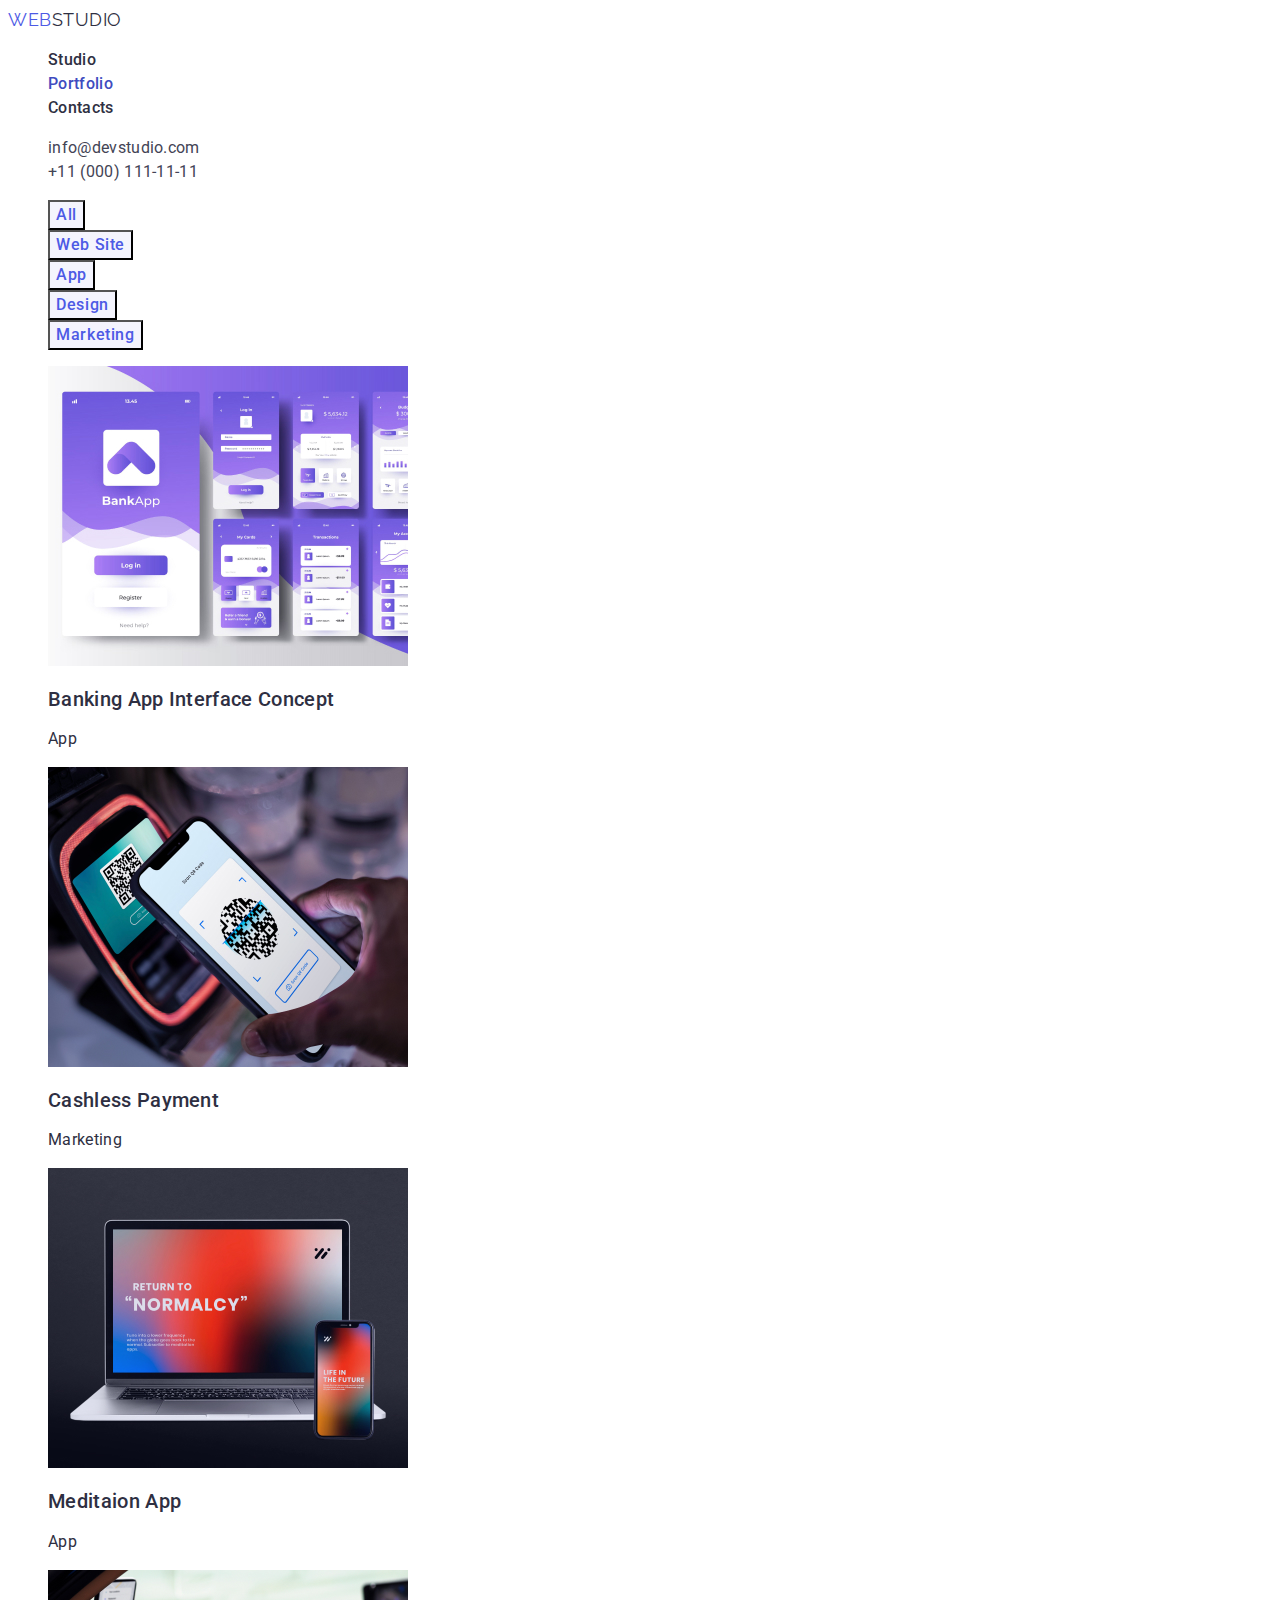
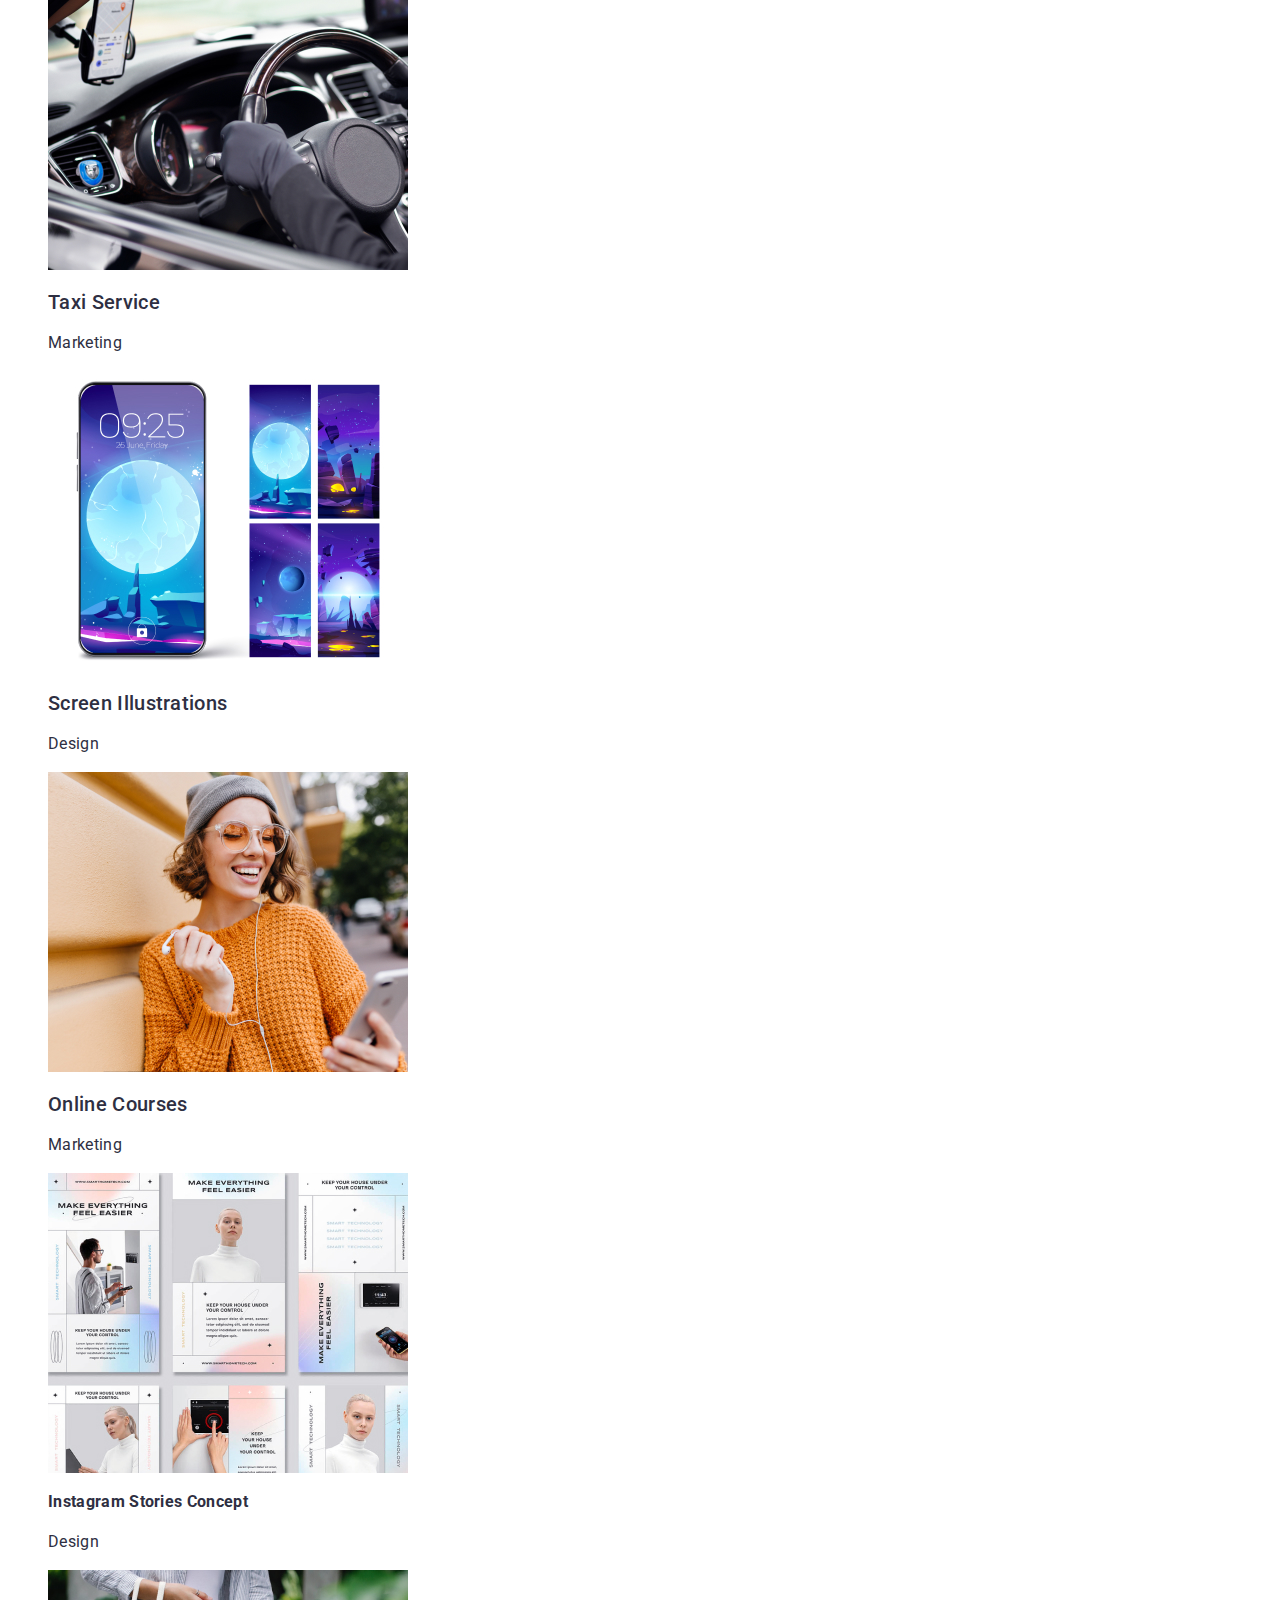
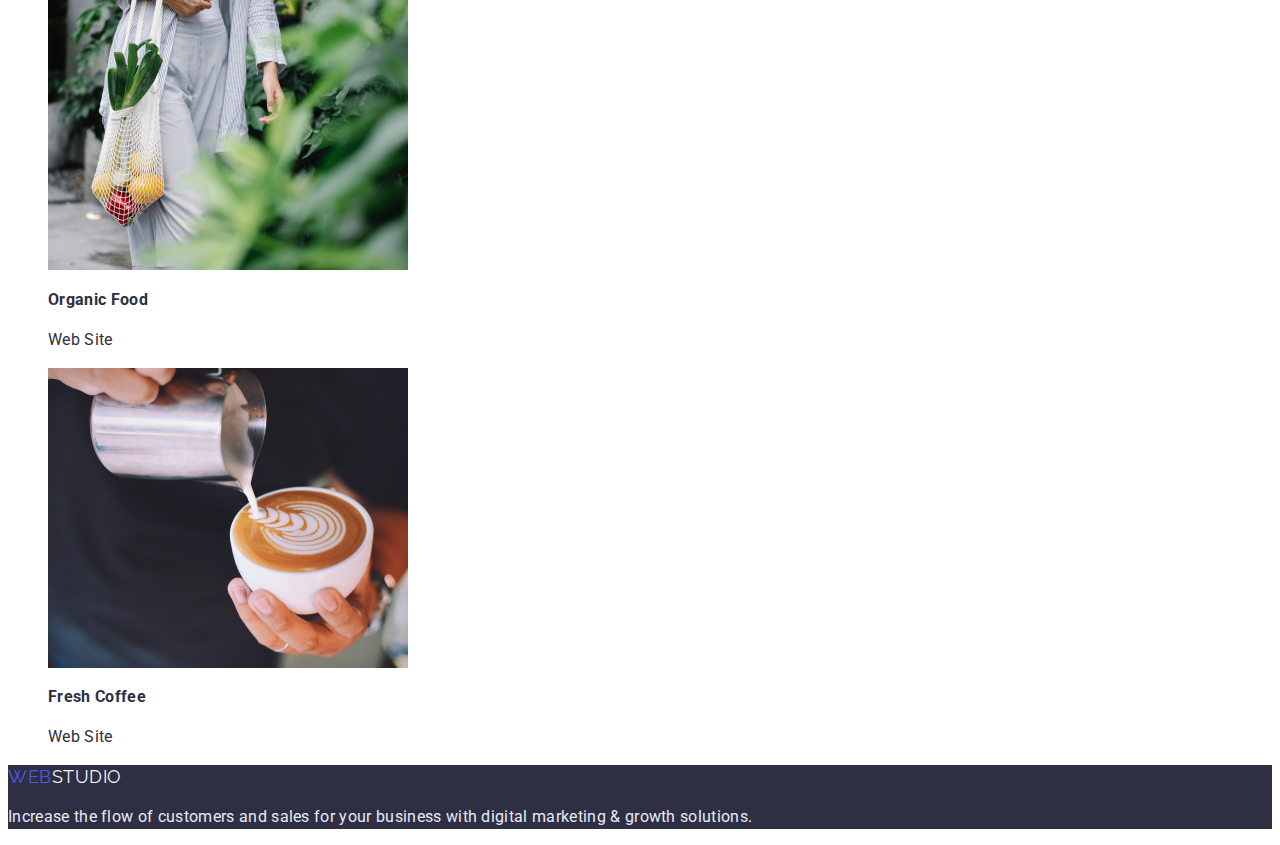
==== portfolio.html @ 7426f809 "Initial commit" ====
<!DOCTYPE html>
<html lang="en">
  <head>
    <meta charset="UTF-8" />
    <meta http-equiv="X-UA-Compatible" content="IE=edge" />
    <meta name="viewport" content="width=device-width, initial-scale=1.0" />
    <title>Document</title>
    <link rel="preconnect" href="https://fonts.googleapis.com" />
    <link rel="preconnect" href="https://fonts.gstatic.com" crossorigin />
    <link rel="preconnect" href="https://fonts.googleapis.com" />
    <link rel="preconnect" href="https://fonts.gstatic.com" crossorigin />
    <link
      href="https://fonts.googleapis.com/css2?family=Raleway:wght@800&family=Roboto:wght@400;500;700;900&display=swap"
      rel="stylesheet"
    />
    <link rel="stylesheet" href="./css/styles.css" />
  </head>
  <body>
    <!-- Navigation and contakts -->
    <header>
      <nav>
        <a href="index.html" class="logo">
          <span class="logo1">WEB</span>STUDIO
        </a>
        <ul class="site-nav list">
          <li><a href="index.html" class="site-link link">Studio</a></li>
          <li>
            <a href="./portfolio.html" class="site-link link current"
              >Portfolio</a
            >
          </li>
          <li><a href="" class="site-link link">Contacts</a></li>
        </ul>
      </nav>
      <ul class="con-nav list">
        <li>
          <a href="mailto:info@devstudio.com" class="contacs"
            >info@devstudio.com</a
          >
        </li>
        <li>
          <a href="tel:+110001111111" class="contacs">+11 (000) 111-11-11</a>
        </li>
      </ul>
    </header>
    <main>
      <!-- Navigations -->

      <section>
        <h1 class="visually-hidden">Portfolio</h1>
        <ul class="list button">
          <li><button type="button" class="button-ul">All</button></li>
          <li><button type="button" class="button-ul">Web Site</button></li>
          <li><button type="button" class="button-ul">App</button></li>
          <li><button type="button" class="button-ul">Design</button></li>
          <li><button type="button" class="button-ul">Marketing</button></li>
        </ul>

        <!-- Portfolio -->

        <ul class="list portfolio">
          <li>
            <img
              src="./images/portfolio/bankingapp.jpg"
              alt="Banking App Interface Concept"
              width="360"
              height="300"
            />
            <h2 class="portfolio-title">Banking App Interface Concept</h2>
            <p class="servises">App</p>
          </li>
          <li>
            <img
              src="./images/portfolio/cashlesspayment.jpg"
              alt="Cashless Payment"
              width="360"
              height="300"
            />
            <h2 class="portfolio-title">Cashless Payment</h2>
            <p class="servises">Marketing</p>
          </li>
          <li>
            <img
              src="./images/portfolio/meditaionapp.jpg"
              alt="Meditaion App"
              width="360"
              height="300"
            />
            <h2 class="portfolio-title">Meditaion App</h2>
            <p class="servises">App</p>
          </li>
          <li>
            <img
              src="./images/portfolio/taxiservice.jpg"
              alt="Taxi Service"
              width="360"
              height="300"
            />
            <h2 class="portfolio-title">Taxi Service</h2>
            <p class="servises">Marketing</p>
          </li>
          <li>
            <img
              src="./images/portfolio/screenillustrations.jpg"
              alt="Screen Illustrations"
              width="360"
              height="300"
            />
            <h2 class="portfolio-title">Screen Illustrations</h2>
            <p class="servises">Design</p>
          </li>
          <li>
            <img
              src="./images/portfolio/onlinecourses.jpg"
              alt="Online Courses"
              width="360"
              height="300"
            />
            <h2 class="portfolio-title">Online Courses</h2>
            <p class="servises">Marketing</p>
          </li>
          <li>
            <img
              src="./images/portfolio/instagramstoriesconcept.jpg"
              alt="Instagram Stories Concept"
              width="360"
              height="300"
            />
            <h2 class="servises">Instagram Stories Concept</h2>
            <p class="servises">Design</p>
          </li>
          <li>
            <img
              src="./images/portfolio/organicfood.jpg"
              alt="Organic Food"
              width="360"
              height="300"
            />
            <h2 class="servises">Organic Food</h2>
            <p class="servises">Web Site</p>
          </li>
          <li>
            <img
              src="./images/portfolio/freshcoffee.jpg"
              alt="Fresh Coffee"
              width="360"
              height="300"
            />
            <h2 class="servises">Fresh Coffee</h2>
            <p class="servises">Web Site</p>
          </li>
        </ul>
      </section>
    </main>
    <!-- footer -->
    <footer class="footer">
      <a href="index.html" class="logo">
        <span class="logo1">WEB</span><span class="logo-f">STUDIO</span>
      </a>
      <p class="footer-title">
        Increase the flow of customers and sales for your business with digital
        marketing & growth solutions.
      </p>
    </footer>
  </body>
</html>
---- css/styles.css ----
:root {
    --title-text-color: #2E2F42;
    --paragraph-text-color: #434455;


}

body {
    color: var(--title-text-color);
    background-color: #fff;
    font-family: Roboto, sans-serif;
    letter-spacing: 0.02em;
    
    
}

.visually-hidden {
position: absolute;
width: 1px;
height: 1px;
margin: -1px;
border: 0;
padding: 0;
white-space: nowrap;
clip-path: inset(100%);
clip: rect(0 0 0 0);
overflow: hidden;
}

.list {
    list-style: none;
}
/* logo */
.logo {
    color: #2E2F42;
    font-family: Raleway, cursive;
    font-size: 18px;
    line-height: 1.33;
    letter-spacing: 0.03em;
    text-decoration: none;
    
}
.logo:hover, 
.logo:focus {
    color: #4D5AE5;
}
.logo1 {
    color: #4D5AE5;
}
.logo-f {
    color: #F4F4FD;
}
.logo-f:hover,
.logo-f:focus {
    color: #4D5AE5;
}

/* site nav */

.site-link {
    color: var(--title-text-color);
    font-weight: 500;
    font-size: 16px;
    line-height: 1.5;
    text-decoration: none;
    }



.site-link:hover, 
.site-link:focus {
    color: #4D5AE5;

}
.current {
    color: #404BBF;
}

/* contacs nav */

.con-nav .contacs {
 
    color: var(--paragraph-text-color);
    font-size: 16px;
    line-height: 1.5;
    text-decoration: none;
    
}
.contacs:hover,
.contacs:focus {
    color: #4D5AE5;

}

/* section hero */

.hero {
    background-color: var(--title-text-color);
text-align: center;
}


.hero-title {
 
    color: #FFFFFF;
    font-weight: 700;
    font-size: 56px;
    line-height: 1.07;
    letter-spacing: 0.02em;
}

.servise-button {
    font-family: Roboto, sans-serif;
    color: #FFFFFF;
    background-color: #4D5AE5;
    font-weight: 500;
    font-size: 16px;
    line-height: 1.5;
    cursor: pointer;
    
   }
.servise-button:hover,
.servise-button:focus {
    color: #FFFFFF;
    background-color: #404BBF;
    
}

   


/* section about us */
#hidden {
    visibility: hidden;
}

.section-priveleges {
    font-weight: 500;
    font-size: 20px;
    line-height: 1.2;
    letter-spacing: 0.02em;
    
}

.section-title {
    color: var(--paragraph-text-color);
    line-height: 1.5;
    font-size: 16px;
    letter-spacing: 0.02em;
}

/* What are we doing */

.responsibilities-title {
    color: rgba(00, 00, 00, 0.75);
    font-weight: 700;
    font-size: 36px;
    line-height: 1.11;
    text-align: center;
    letter-spacing: 0.02em;
}

/* Team */

.team {
    background-color: #F4F4FD;
}
.second-title {
    color: var(--totle-text-color);
    font-weight: 700;
    font-size: 36px;
    line-height: 1.11;
    text-align: center;
    letter-spacing: 0.02em;
}

.team-title {
    font-weight: 500;
    font-size: 20px;
    line-height: 1.2;
    letter-spacing: 0.02em;
}

.paragraph-title {
color: var(--paragraph-text-color);
line-height: 1.5;
font-size: 16px;
}


/* Footer */
.footer {
    background-color: var(--title-text-color);
}
.footer-title {
    color: #E7E9FC;
    line-height: 1.5;
    font-size: 16px;
}


/* portfolio html */



.button-ul {
    font-family: Roboto, sans-serif;
    color: #4D5AE5;
    font-weight: 500;
    font-size: 16px;
    line-height: 1.5;
    letter-spacing: 0.04em;
    cursor: pointer;
    background-color: #F4F4FD;
}



.button-ul:hover,
.button-ul:focus {
    color: #fff;
    background-color: #404BBF;
}

.portfolio-title {
    font-weight: 500;
    font-size: 20px;
    line-height: 1.2;
}
.servises {
    font-size: 16px;
    line-height: 1.5;
}
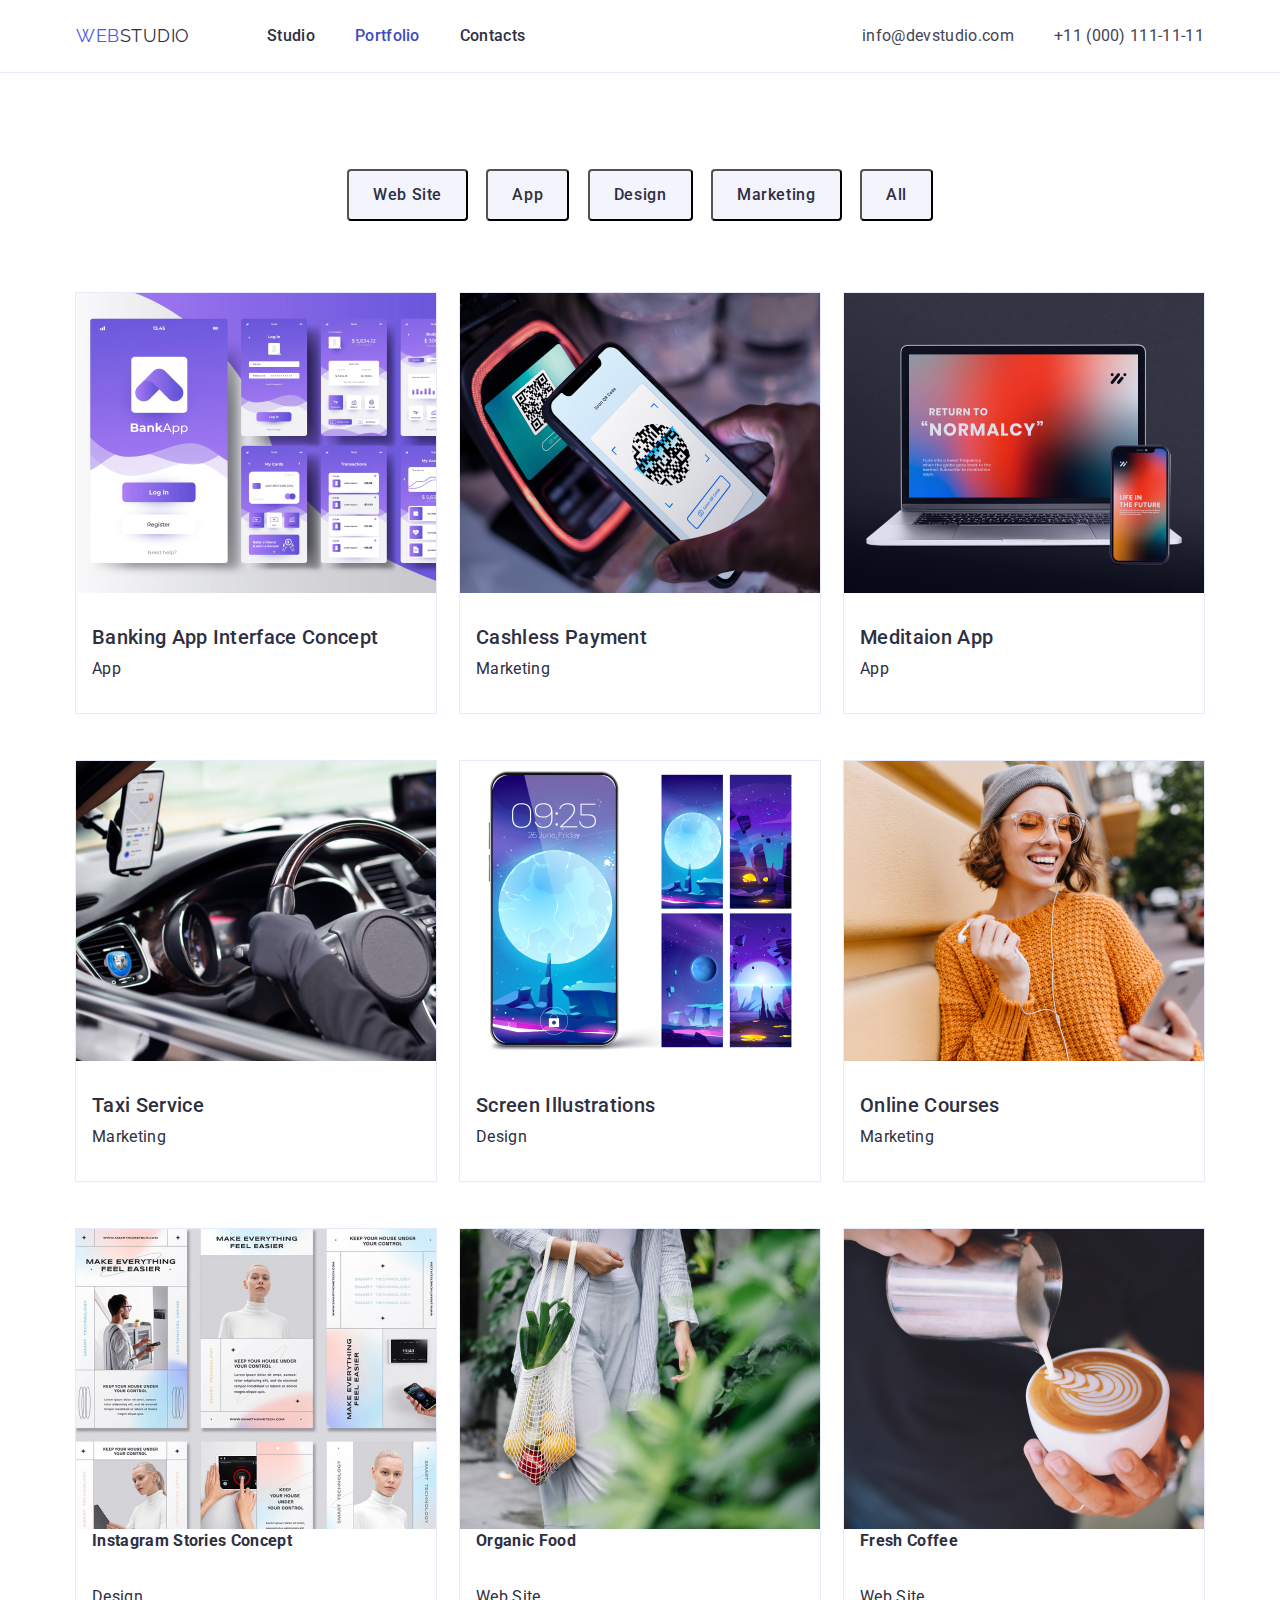
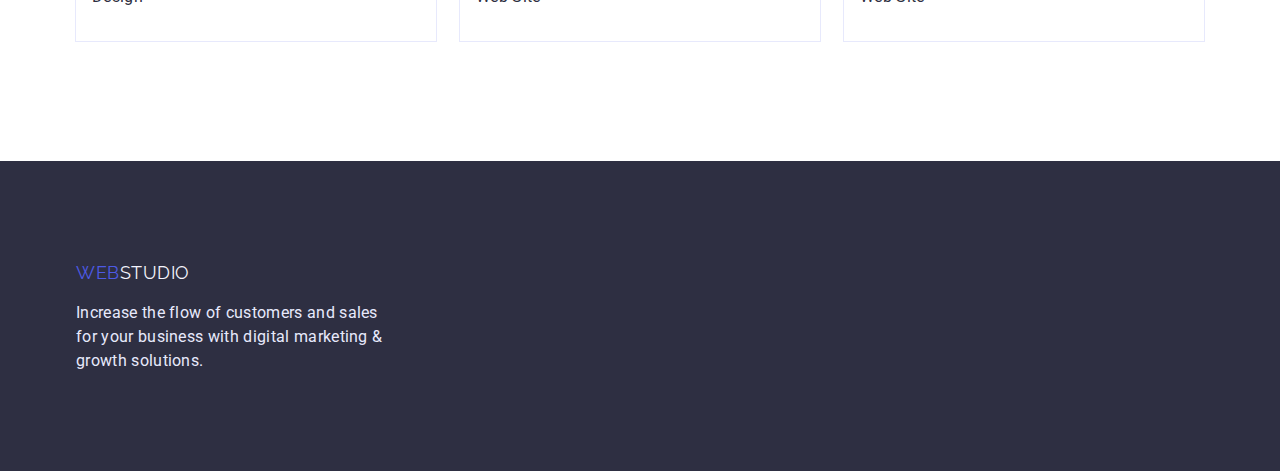
==== commit c047be28: "requirements for terms of reference 3" ====
--- a/portfolio.html
+++ b/portfolio.html
@@ -1,166 +1,173 @@
 <!DOCTYPE html>
 <html lang="en">
-  <head>
-    <meta charset="UTF-8" />
-    <meta http-equiv="X-UA-Compatible" content="IE=edge" />
-    <meta name="viewport" content="width=device-width, initial-scale=1.0" />
-    <title>Document</title>
-    <link rel="preconnect" href="https://fonts.googleapis.com" />
-    <link rel="preconnect" href="https://fonts.gstatic.com" crossorigin />
-    <link rel="preconnect" href="https://fonts.googleapis.com" />
-    <link rel="preconnect" href="https://fonts.gstatic.com" crossorigin />
-    <link
-      href="https://fonts.googleapis.com/css2?family=Raleway:wght@800&family=Roboto:wght@400;500;700;900&display=swap"
-      rel="stylesheet"
-    />
-    <link rel="stylesheet" href="./css/styles.css" />
-  </head>
-  <body>
-    <!-- Navigation and contakts -->
-    <header>
-      <nav>
-        <a href="index.html" class="logo">
-          <span class="logo1">WEB</span>STUDIO
-        </a>
-        <ul class="site-nav list">
-          <li><a href="index.html" class="site-link link">Studio</a></li>
-          <li>
-            <a href="./portfolio.html" class="site-link link current"
-              >Portfolio</a
-            >
-          </li>
-          <li><a href="" class="site-link link">Contacts</a></li>
-        </ul>
+
+<head>
+  <meta charset="UTF-8" />
+  <meta http-equiv="X-UA-Compatible" content="IE=edge" />
+  <meta name="viewport" content="width=device-width, initial-scale=1.0" />
+  <title>Document</title>
+  <link rel="stylesheet" href="https://cdn.jsdelivr.net/npm/modern-normalize@1.1.0/modern-normalize.min.css">
+  <link rel="preconnect" href="https://fonts.googleapis.com" />
+  <link rel="preconnect" href="https://fonts.gstatic.com" crossorigin />
+  <link rel="preconnect" href="https://fonts.googleapis.com" />
+  <link rel="preconnect" href="https://fonts.gstatic.com" crossorigin />
+  <link href="https://fonts.googleapis.com/css2?family=Raleway:wght@800&family=Roboto:wght@400;500;700;900&display=swap"
+    rel="stylesheet" />
+  <link rel="stylesheet" href="./css/styles.css" />
+</head>
+
+<body>
+  <!-- header navigation and contakts -->
+  <header class="header">
+
+    <div class="container header-container">
+
+      <nav class="header-nav">
+        <div class="header-logo">
+          <a href="index.html" class="logo">
+            <span class="logo1">WEB</span>STUDIO
+          </a>
+        </div>
+        <div class="header-list">
+          <ul class="site-nav list">
+            <li class="site-nav-linc"><a href="index.html" class="site-link link">Studio</a></li>
+            <li class="site-nav-linc"><a href="./portfolio.html" class="site-link link current">Portfolio</a></li>
+            <li class="site-nav-linc"><a href="" class="site-link link">Contacts</a></li>
+          </ul>
+        </div>
       </nav>
+
       <ul class="con-nav list">
         <li>
-          <a href="mailto:info@devstudio.com" class="contacs"
-            >info@devstudio.com</a
-          >
+          <a href="mailto:info@devstudio.com" class="contacts con-mailo">info@devstudio.com</a>
         </li>
         <li>
-          <a href="tel:+110001111111" class="contacs">+11 (000) 111-11-11</a>
-        </li>
-      </ul>
-    </header>
+          <a href="tel:+110001111111" class="contacts con-tel">+11 (000) 111-11-11</a>
+    </div>
+
+  </header>
     <main>
       <!-- Navigations -->
 
       <section>
-        <h1 class="visually-hidden">Portfolio</h1>
-        <ul class="list button">
-          <li><button type="button" class="button-ul">All</button></li>
-          <li><button type="button" class="button-ul">Web Site</button></li>
-          <li><button type="button" class="button-ul">App</button></li>
-          <li><button type="button" class="button-ul">Design</button></li>
-          <li><button type="button" class="button-ul">Marketing</button></li>
-        </ul>
-
-        <!-- Portfolio -->
-
-        <ul class="list portfolio">
-          <li>
-            <img
-              src="./images/portfolio/bankingapp.jpg"
-              alt="Banking App Interface Concept"
-              width="360"
-              height="300"
-            />
-            <h2 class="portfolio-title">Banking App Interface Concept</h2>
-            <p class="servises">App</p>
-          </li>
-          <li>
-            <img
-              src="./images/portfolio/cashlesspayment.jpg"
-              alt="Cashless Payment"
-              width="360"
-              height="300"
-            />
-            <h2 class="portfolio-title">Cashless Payment</h2>
-            <p class="servises">Marketing</p>
-          </li>
-          <li>
-            <img
-              src="./images/portfolio/meditaionapp.jpg"
-              alt="Meditaion App"
-              width="360"
-              height="300"
-            />
-            <h2 class="portfolio-title">Meditaion App</h2>
-            <p class="servises">App</p>
-          </li>
-          <li>
-            <img
-              src="./images/portfolio/taxiservice.jpg"
-              alt="Taxi Service"
-              width="360"
-              height="300"
-            />
-            <h2 class="portfolio-title">Taxi Service</h2>
-            <p class="servises">Marketing</p>
-          </li>
-          <li>
-            <img
-              src="./images/portfolio/screenillustrations.jpg"
-              alt="Screen Illustrations"
-              width="360"
-              height="300"
-            />
-            <h2 class="portfolio-title">Screen Illustrations</h2>
-            <p class="servises">Design</p>
-          </li>
-          <li>
-            <img
-              src="./images/portfolio/onlinecourses.jpg"
-              alt="Online Courses"
-              width="360"
-              height="300"
-            />
-            <h2 class="portfolio-title">Online Courses</h2>
-            <p class="servises">Marketing</p>
-          </li>
-          <li>
-            <img
-              src="./images/portfolio/instagramstoriesconcept.jpg"
-              alt="Instagram Stories Concept"
-              width="360"
-              height="300"
-            />
-            <h2 class="servises">Instagram Stories Concept</h2>
-            <p class="servises">Design</p>
-          </li>
-          <li>
-            <img
-              src="./images/portfolio/organicfood.jpg"
-              alt="Organic Food"
-              width="360"
-              height="300"
-            />
-            <h2 class="servises">Organic Food</h2>
-            <p class="servises">Web Site</p>
-          </li>
-          <li>
-            <img
-              src="./images/portfolio/freshcoffee.jpg"
-              alt="Fresh Coffee"
-              width="360"
-              height="300"
-            />
-            <h2 class="servises">Fresh Coffee</h2>
-            <p class="servises">Web Site</p>
-          </li>
-        </ul>
+        <div class="container">
+          <h1 class="visually-hidden">Portfolio</h1>
+          <ul class="list class-button">
+            <li><button type="button" class="button-list">Web Site</button></li>
+            <li><button type="button" class="button-list">App</button></li>
+            <li><button type="button" class="button-list">Design</button></li>
+            <li><button type="button" class="button-list">Marketing</button></li>
+            <li><button type="button" class="button-list">All</button></li>
+          </ul>
+          <!-- Portfolio -->
+          <ul class="list portfolio-list">
+            <li class="portfolio-item">
+              <img
+                src="./images/portfolio/bankingapp.jpg"
+                alt="Banking App Interface Concept"
+                width="360"
+                height="300"
+              />
+              <h2 class="portfolio-title">Banking App Interface Concept</h2>
+              <p class="servises">App</p>
+            </li>
+            <li class="portfolio-item">
+              <img
+                src="./images/portfolio/cashlesspayment.jpg"
+                alt="Cashless Payment"
+                width="360"
+                height="300"
+              />
+              <h2 class="portfolio-title">Cashless Payment</h2>
+              <p class="servises">Marketing</p>
+            </li>
+            <li class="portfolio-item">
+              <img
+                src="./images/portfolio/meditaionapp.jpg"
+                alt="Meditaion App"
+                width="360"
+                height="300"
+              />
+              <h2 class="portfolio-title">Meditaion App</h2>
+              <p class="servises">App</p>
+            </li>
+            <li class="portfolio-item">
+              <img
+                src="./images/portfolio/taxiservice.jpg"
+                alt="Taxi Service"
+                width="360"
+                height="300"
+              />
+              <h2 class="portfolio-title">Taxi Service</h2>
+              <p class="servises">Marketing</p>
+            </li>
+            <li class="portfolio-item">
+              <img
+                src="./images/portfolio/screenillustrations.jpg"
+                alt="Screen Illustrations"
+                width="360"
+                height="300"
+              />
+              <h2 class="portfolio-title">Screen Illustrations</h2>
+              <p class="servises">Design</p>
+            </li>
+            <li class="portfolio-item">
+              <img
+                src="./images/portfolio/onlinecourses.jpg"
+                alt="Online Courses"
+                width="360"
+                height="300"
+              />
+              <h2 class="portfolio-title">Online Courses</h2>
+              <p class="servises">Marketing</p>
+            </li>
+            <li class="portfolio-item">
+              <img
+                src="./images/portfolio/instagramstoriesconcept.jpg"
+                alt="Instagram Stories Concept"
+                width="360"
+                height="300"
+              />
+              <h2 class="servises">Instagram Stories Concept</h2>
+              <p class="servises">Design</p>
+            </li>
+            <li class="portfolio-item">
+              <img
+                src="./images/portfolio/organicfood.jpg"
+                alt="Organic Food"
+                width="360"
+                height="300"
+              />
+              <h2 class="servises">Organic Food</h2>
+              <p class="servises">Web Site</p>
+            </li>
+            <li class="portfolio-item">
+              <img
+                src="./images/portfolio/freshcoffee.jpg"
+                alt="Fresh Coffee"
+                width="360"
+                height="300"
+              />
+              <h2 class="servises">Fresh Coffee</h2>
+              <p class="servises">Web Site</p>
+            </li>
+          </ul>
+        </div>
       </section>
     </main>
     <!-- footer -->
     <footer class="footer">
-      <a href="index.html" class="logo">
-        <span class="logo1">WEB</span><span class="logo-f">STUDIO</span>
-      </a>
-      <p class="footer-title">
-        Increase the flow of customers and sales for your business with digital
-        marketing & growth solutions.
-      </p>
+      <div class="container">
+        <div class=" footer-link">
+          <a href="index.html" class="logo">
+            <span class="logo1">WEB</span><span class="logo-f">STUDIO</span>
+          </a>
+        </div>
+        <p class="footer-title">
+          Increase the flow of customers and sales for your business with digital
+          marketing & growth solutions.
+        </p>
+      </div>
     </footer>
   </body>
 </html>
--- a/css/styles.css
+++ b/css/styles.css
@@ -1,18 +1,64 @@
 :root {
     --title-text-color: #2E2F42;
     --paragraph-text-color: #434455;
-
-
-}
+    --color-tex-blue: #4D5AE5;
+    --hover-color: #404BBF;
+    --light-color:#fff;
+    --light-bgc-color: #F4F4FD;
+}
+
+
+/* Reset browser styles */
+
+h1,
+h2,
+h3,
+h4,
+p {
+    margin-top: 0;
+    margin-bottom: 0;
+}
+ 
+ul,
+ol {
+    margin-top: 0;
+    margin-bottom: 0;
+    padding-left: 0;
+}
+
+img {
+    display: block;
+}
+
+.list {
+    list-style: none;
+}
+
+.link {
+    text-decoration: none;
+}
+
+button {
+    cursor: pointer;
+}
+
+.container {
+    width: 1158px;
+    margin-left: auto;
+    margin-right: auto;
+    padding-left: 15px;
+    padding-right: 15px;
+}
+
+/* --- Body ----- */
 
 body {
     color: var(--title-text-color);
-    background-color: #fff;
+    background-color: var(--light-color);
     font-family: Roboto, sans-serif;
     letter-spacing: 0.02em;
-    
-    
-}
+}
+
 
 .visually-hidden {
 position: absolute;
@@ -27,12 +73,12 @@
 overflow: hidden;
 }
 
-.list {
-    list-style: none;
-}
-/* logo */
+
+
+/*------------ logo ------------*/
+
 .logo {
-    color: #2E2F42;
+    color: var(--title-text-color);
     font-family: Raleway, cursive;
     font-size: 18px;
     line-height: 1.33;
@@ -42,43 +88,96 @@
 }
 .logo:hover, 
 .logo:focus {
-    color: #4D5AE5;
+    color: var(--color-tex-blue);
 }
 .logo1 {
-    color: #4D5AE5;
+    color: var(--color-tex-blue);
 }
 .logo-f {
-    color: #F4F4FD;
+    color: var(--light-bgc-color);
 }
 .logo-f:hover,
 .logo-f:focus {
-    color: #4D5AE5;
-}
-
-/* site nav */
+    color:var(--color-tex-blue);
+}
+
+/* ------------site nav -------------*/
 
 .site-link {
     color: var(--title-text-color);
     font-weight: 500;
     font-size: 16px;
     line-height: 1.5;
-    text-decoration: none;
     }
 
 
 
 .site-link:hover, 
 .site-link:focus {
-    color: #4D5AE5;
+    color:var(--color-tex-blue);
 
 }
 .current {
-    color: #404BBF;
-}
-
-/* contacs nav */
-
-.con-nav .contacs {
+    color: var(--hover-color);
+}
+
+/*------------- header nav ------------*/
+
+header {
+    border-bottom: 1px solid#E7E9FC
+}
+
+.header-container {
+
+    display: flex;
+    align-items: center;
+    justify-content: flex-start;
+     padding-top: 24px;
+     padding-bottom: 24px;
+     
+}
+
+/* -------header nav--------- */
+
+.header-logo {
+display: flex;
+/* align-items: center; */
+width: 115px;
+margin-right: 76px;
+}
+
+.logo {
+margin-right: 71px;
+}
+
+.header-nav {
+    display: flex;
+    align-items: center;
+}
+ 
+.site-nav {
+    display: flex;
+    align-items: center;
+    width: 261px;
+ }
+
+ .site-nav-linc:not(:last-child) {
+margin-right: 40px;
+ }
+
+
+ .con-mailo {
+    margin-left: auto;
+    margin-right: 40px;
+ }
+
+.con-nav {
+    display: flex;
+   margin-left: auto;
+}
+
+
+.con-nav .contacts {
  
     color: var(--paragraph-text-color);
     font-size: 16px;
@@ -86,50 +185,76 @@
     text-decoration: none;
     
 }
-.contacs:hover,
-.contacs:focus {
-    color: #4D5AE5;
-
-}
-
-/* section hero */
+
+
+.contacts:hover,
+.contacts:focus {
+    color: var(--color-tex-blue);
+
+}
+
+/* --------------section hero------------ */
 
 .hero {
     background-color: var(--title-text-color);
 text-align: center;
-}
-
-
-.hero-title {
+
+}
+
+
+.hero-title-main {
  
-    color: #FFFFFF;
+    color: var(--light-color);
     font-weight: 700;
     font-size: 56px;
     line-height: 1.07;
     letter-spacing: 0.02em;
+    
 }
 
 .servise-button {
     font-family: Roboto, sans-serif;
-    color: #FFFFFF;
-    background-color: #4D5AE5;
-    font-weight: 500;
-    font-size: 16px;
-    line-height: 1.5;
-    cursor: pointer;
-    
-   }
+    color: var(--light-color);
+    background-color: var(--color-tex-blue);
+    font-weight: 500;
+    font-size: 16px;
+    line-height: 1.5;
+    box-shadow: 0px 4px 4px rgba(0, 0, 0, 0.15);
+        border-radius: 4px;
+        padding-top: 16px;
+        padding-right: 32px;
+        padding-bottom: 16px;
+        padding-left: 33px;
+
+}
+
 .servise-button:hover,
 .servise-button:focus {
-    color: #FFFFFF;
-    background-color: #404BBF;
-    
-}
-
-   
-
-
-/* section about us */
+    color: var(--light-color);
+    background-color: var(--hover-color);
+    
+}
+
+   /* ---------hero nav--------- */
+
+   .hero-container {
+    align-items: center;
+    padding-top: 188px;
+    padding-bottom: 188px;
+   }
+
+   .hero-title {
+    margin-left: auto;
+    margin-right: auto;
+    align-items: center;
+    width: 496px;
+    min-height: 120px;
+    margin-bottom: 48px;
+   }
+
+
+/*-------------- section about us----------- */
+
 #hidden {
     visibility: hidden;
 }
@@ -139,6 +264,7 @@
     font-size: 20px;
     line-height: 1.2;
     letter-spacing: 0.02em;
+    margin-bottom: 8px;
     
 }
 
@@ -147,23 +273,55 @@
     line-height: 1.5;
     font-size: 16px;
     letter-spacing: 0.02em;
-}
-
-/* What are we doing */
+    margin-bottom: 8px;
+}
+
+/* -----about us nav------- */
+
+
+
+.about-us-ul {
+    display: flex;
+    align-items: center;
+    flex-direction: row;
+    justify-content: space-between;
+    margin-bottom: 120px;
+    margin-top: 120px;
+}
+
+.about-us-list {
+    width: 264px;
+    
+}
+
+
+
+/*------------ What are we doing--------------- */
 
 .responsibilities-title {
-    color: rgba(00, 00, 00, 0.75);
+    color: var(--title-text-color);
     font-weight: 700;
     font-size: 36px;
     line-height: 1.11;
     text-align: center;
     letter-spacing: 0.02em;
-}
-
-/* Team */
+    margin-bottom: 72px;
+}
+
+/*------------ What are we doing nav--------------- */
+
+.responsibilities-list {
+    display: flex;
+        align-items: center;
+        flex-direction: row;
+        justify-content: space-between;
+        margin-bottom: 120px;
+}
+
+/*------------ Team ---------------------*/
 
 .team {
-    background-color: #F4F4FD;
+    background-color: var(--light-bgc-color);
 }
 .second-title {
     color: var(--totle-text-color);
@@ -172,6 +330,7 @@
     line-height: 1.11;
     text-align: center;
     letter-spacing: 0.02em;
+    margin-bottom: 72px;
 }
 
 .team-title {
@@ -179,56 +338,118 @@
     font-size: 20px;
     line-height: 1.2;
     letter-spacing: 0.02em;
+    margin-top: 32px;
+    margin-bottom: 8px;
 }
 
 .paragraph-title {
 color: var(--paragraph-text-color);
 line-height: 1.5;
 font-size: 16px;
-}
-
-
-/* Footer */
-.footer {
+margin-bottom: 32px;
+}
+
+/*------------ Team nav---------------------*/
+
+.team-container {
+    padding-top: 120px;
+    padding-bottom: 120px;
+}
+
+.container-team {
+display: flex;
+    align-items: center;
+    flex-direction: row;
+    justify-content: space-between;
+}
+
+/* -------------Footer------------- */
+
+footer {
     background-color: var(--title-text-color);
-}
+    height: 310px;
+    border: 5px ;
+}
+
+
+.footer-link {
+    display: flex;
+    width: 115px;
+    margin-bottom: 16px;
+    padding-top: 100px;
+
+}
+
 .footer-title {
     color: #E7E9FC;
     line-height: 1.5;
     font-size: 16px;
-}
-
-
-/* portfolio html */
-
-
-
-.button-ul {
+    width: 320px;
+
+    display: flex;
+    
+}
+
+
+/*---------- portfolio html----------- */
+
+.class-button {
+    display: flex;
+    justify-content: space-between;
+    width: 586px;
+    margin-left: auto;
+        margin-right: auto;
+        margin-top: 96px;
+        margin-bottom: 72px;
+}
+
+.button-list {
     font-family: Roboto, sans-serif;
-    color: #4D5AE5;
+    color:var(--logo-tex-blue);
     font-weight: 500;
     font-size: 16px;
     line-height: 1.5;
     letter-spacing: 0.04em;
-    cursor: pointer;
-    background-color: #F4F4FD;
-}
-
-
-
-.button-ul:hover,
-.button-ul:focus {
-    color: #fff;
-    background-color: #404BBF;
+    background-color: var(--light-bgc-color);
+    
+        border-radius: 4px;
+        padding: 12px 24px;
+        
+}
+
+.portfolio-list {
+    display: flex;
+    flex-wrap: wrap;
+gap: 48px 24px;
+margin-bottom: 120px;
+    
+}
+
+.portfolio-item {
+border: 1px solid #E7E9FC;
+margin: -1px -1px;
+}
+
+.button-list:hover,
+.button-list:focus {
+    color: var(--light-color);
+    background-color: var(--hover-color);
+    box-shadow: 0px 3px 1px rgba(0, 0, 0, 0.1), 0px 2px 1px rgba(0, 0, 0, 0.08), 0px 2px 2px rgba(0, 0, 0, 0.12);
 }
 
 .portfolio-title {
     font-weight: 500;
     font-size: 20px;
     line-height: 1.2;
-}
+    margin-top: 32px;
+    margin-bottom: 8px;
+    margin-left: 16px;
+
+}
+
 .servises {
     font-size: 16px;
     line-height: 1.5;
-}
-
+    margin-bottom: 32px;
+    margin-left: 16px;
+}
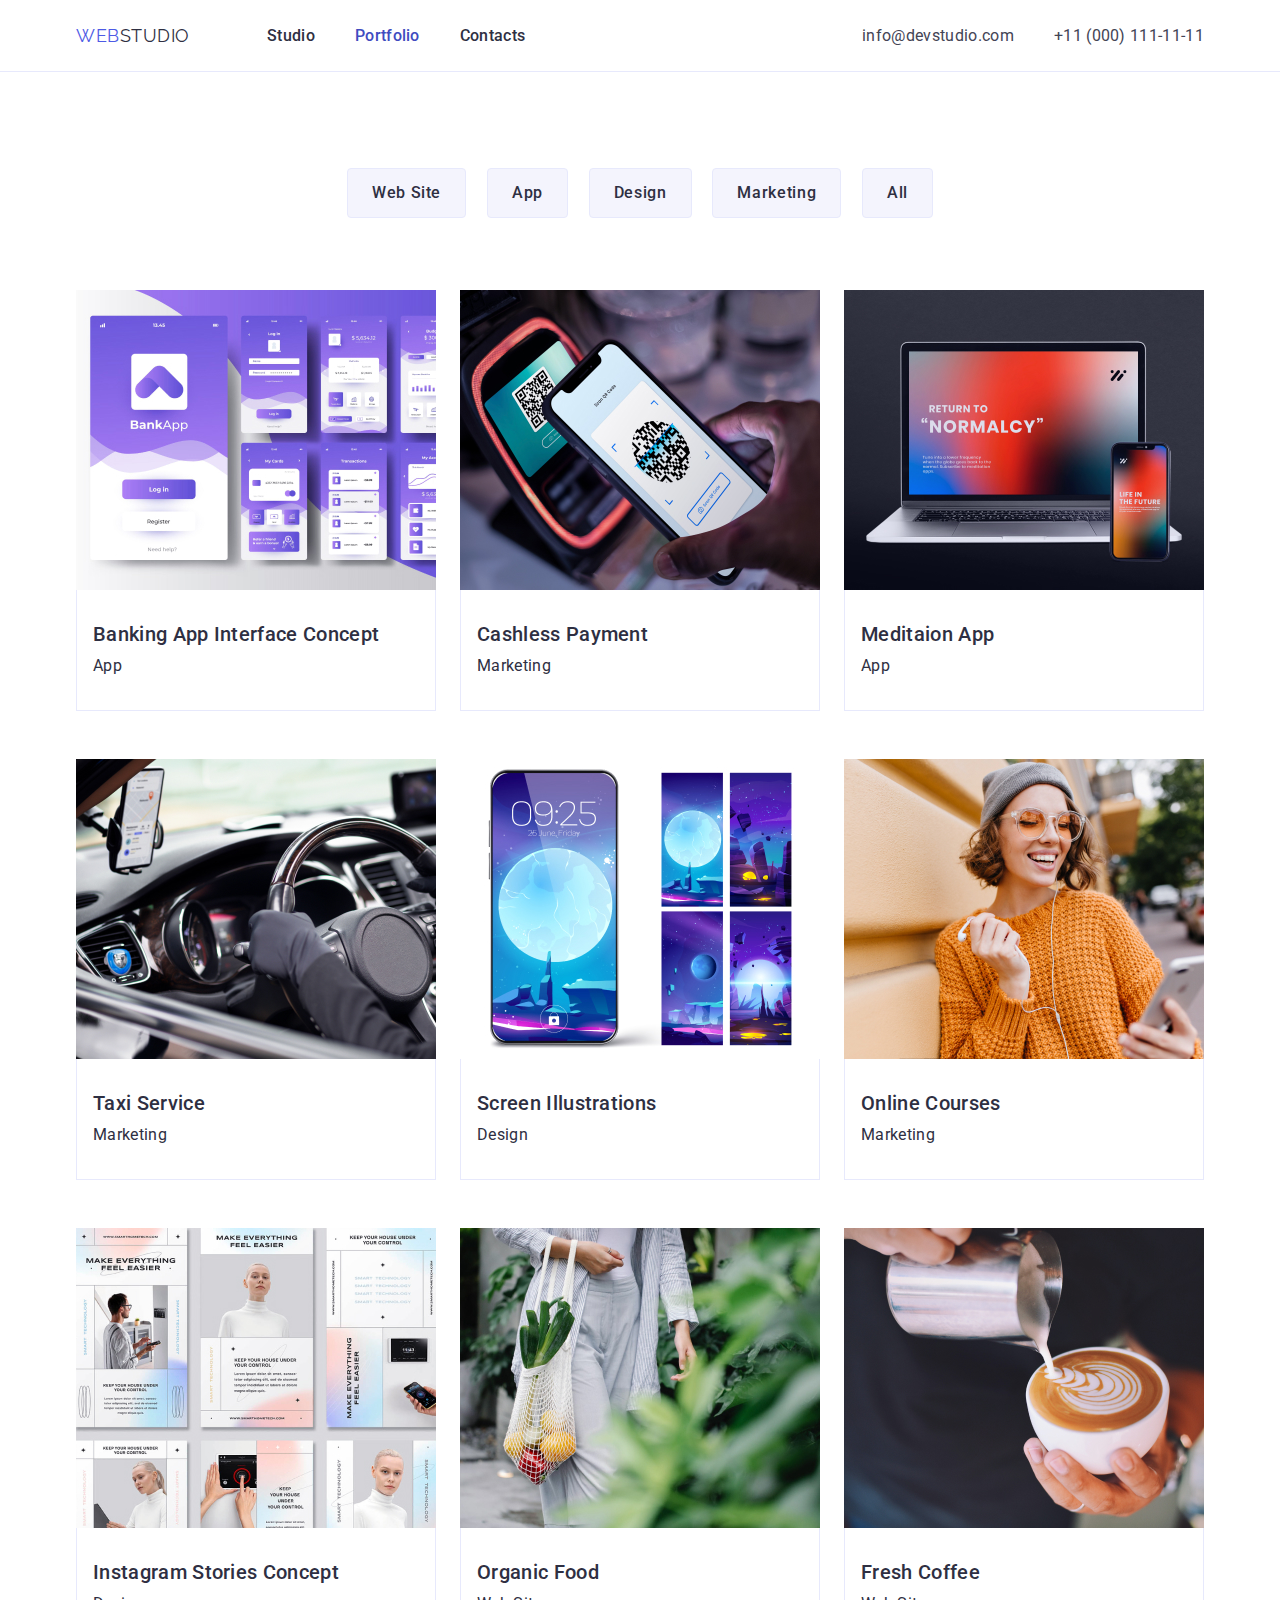
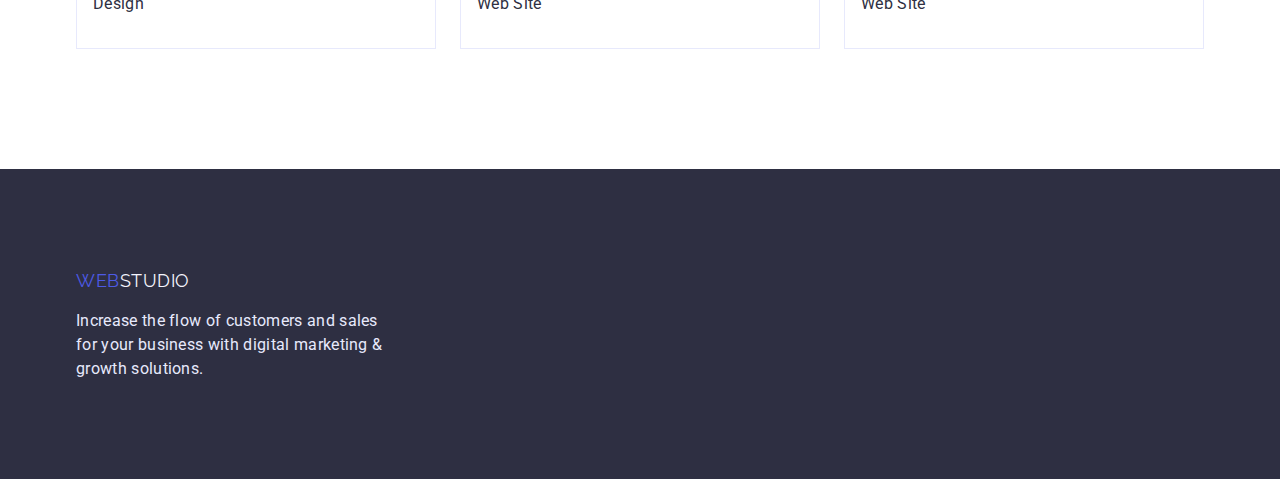
==== commit 80f25a30: "homework fix" ====
--- a/portfolio.html
+++ b/portfolio.html
@@ -19,9 +19,9 @@
 <body>
   <!-- header navigation and contakts -->
   <header class="header">
-
+  
     <div class="container header-container">
-
+  
       <nav class="header-nav">
         <div class="header-logo">
           <a href="index.html" class="logo">
@@ -36,7 +36,7 @@
           </ul>
         </div>
       </nav>
-
+  
       <ul class="con-nav list">
         <li>
           <a href="mailto:info@devstudio.com" class="contacts con-mailo">info@devstudio.com</a>
@@ -44,7 +44,7 @@
         <li>
           <a href="tel:+110001111111" class="contacts con-tel">+11 (000) 111-11-11</a>
     </div>
-
+  
   </header>
     <main>
       <!-- Navigations -->
@@ -65,91 +65,91 @@
               <img
                 src="./images/portfolio/bankingapp.jpg"
                 alt="Banking App Interface Concept"
-                width="360"
-                height="300"
               />
-              <h2 class="portfolio-title">Banking App Interface Concept</h2>
-              <p class="servises">App</p>
+              <div class="portfolio-title">
+                <h2 class="portfolio-title-list">Banking App Interface Concept</h2>
+                <p class="servises">App</p>
+              </div>
             </li>
             <li class="portfolio-item">
               <img
                 src="./images/portfolio/cashlesspayment.jpg"
                 alt="Cashless Payment"
-                width="360"
-                height="300"
               />
-              <h2 class="portfolio-title">Cashless Payment</h2>
-              <p class="servises">Marketing</p>
+              <div class="portfolio-title">
+                <h2 class="portfolio-title-list">Cashless Payment</h2>
+                <p class="servises">Marketing</p>
+              </div>
             </li>
             <li class="portfolio-item">
               <img
                 src="./images/portfolio/meditaionapp.jpg"
                 alt="Meditaion App"
-                width="360"
-                height="300"
               />
-              <h2 class="portfolio-title">Meditaion App</h2>
-              <p class="servises">App</p>
+              <div class="portfolio-title">
+                <h2 class="portfolio-title-list">Meditaion App</h2>
+                <p class="servises">App</p>
+              </div>
             </li>
             <li class="portfolio-item">
               <img
                 src="./images/portfolio/taxiservice.jpg"
                 alt="Taxi Service"
-                width="360"
-                height="300"
               />
-              <h2 class="portfolio-title">Taxi Service</h2>
-              <p class="servises">Marketing</p>
+              <div class="portfolio-title">
+                <h2 class="portfolio-title-list">Taxi Service</h2>
+                <p class="servises">Marketing</p>
+              </div>
             </li>
             <li class="portfolio-item">
               <img
                 src="./images/portfolio/screenillustrations.jpg"
                 alt="Screen Illustrations"
-                width="360"
-                height="300"
               />
-              <h2 class="portfolio-title">Screen Illustrations</h2>
-              <p class="servises">Design</p>
+              <div class="portfolio-title">
+                <h2 class="portfolio-title-list">Screen Illustrations</h2>
+                <p class="servises">Design</p>
+              </div>
             </li>
             <li class="portfolio-item">
               <img
                 src="./images/portfolio/onlinecourses.jpg"
                 alt="Online Courses"
-                width="360"
-                height="300"
               />
-              <h2 class="portfolio-title">Online Courses</h2>
-              <p class="servises">Marketing</p>
+              <div class="portfolio-title">
+                <h2 class="portfolio-title-list">Online Courses</h2>
+                <p class="servises">Marketing</p>
+              </div>
             </li>
             <li class="portfolio-item">
               <img
                 src="./images/portfolio/instagramstoriesconcept.jpg"
                 alt="Instagram Stories Concept"
-                width="360"
-                height="300"
               />
-              <h2 class="servises">Instagram Stories Concept</h2>
-              <p class="servises">Design</p>
+              <div class="portfolio-title">
+                <h2 class="portfolio-title-list">Instagram Stories Concept</h2>
+                <p class="servises">Design</p>
+              </div>
             </li>
             <li class="portfolio-item">
               <img
                 src="./images/portfolio/organicfood.jpg"
                 alt="Organic Food"
-                width="360"
-                height="300"
               />
-              <h2 class="servises">Organic Food</h2>
-              <p class="servises">Web Site</p>
+              <div class="portfolio-title">
+                <h2 class="portfolio-title-list">Organic Food</h2>
+                <p class="servises">Web Site</p>
+              </div>
             </li>
             <li class="portfolio-item">
               <img
                 src="./images/portfolio/freshcoffee.jpg"
                 alt="Fresh Coffee"
-                width="360"
-                height="300"
               />
-              <h2 class="servises">Fresh Coffee</h2>
-              <p class="servises">Web Site</p>
+              <div class="portfolio-title">
+                <h2 class="portfolio-title-list">Fresh Coffee</h2>
+                <p class="servises">Web Site</p>
+              </div>
             </li>
           </ul>
         </div>
--- a/css/styles.css
+++ b/css/styles.css
@@ -108,6 +108,7 @@
     font-weight: 500;
     font-size: 16px;
     line-height: 1.5;
+    
     }
 
 
@@ -132,8 +133,7 @@
     display: flex;
     align-items: center;
     justify-content: flex-start;
-     padding-top: 24px;
-     padding-bottom: 24px;
+     
      
 }
 
@@ -141,40 +141,35 @@
 
 .header-logo {
 display: flex;
-/* align-items: center; */
 width: 115px;
 margin-right: 76px;
 }
 
 .logo {
-margin-right: 71px;
+margin-right: 77px;
 }
 
 .header-nav {
     display: flex;
     align-items: center;
+    
 }
  
 .site-nav {
     display: flex;
     align-items: center;
-    width: 261px;
+    gap: 40px;
+    padding-top: 24px;
+        padding-bottom: 23px;
+
  }
 
- .site-nav-linc:not(:last-child) {
-margin-right: 40px;
- }
-
-
- .con-mailo {
-    margin-left: auto;
-    margin-right: 40px;
- }
-
 .con-nav {
     display: flex;
    margin-left: auto;
-}
+   gap: 40px; 
+}
+
 
 
 .con-nav .contacts {
@@ -187,6 +182,7 @@
 }
 
 
+
 .contacts:hover,
 .contacts:focus {
     color: var(--color-tex-blue);
@@ -202,13 +198,18 @@
 }
 
 
-.hero-title-main {
+.hero-title {
  
     color: var(--light-color);
     font-weight: 700;
     font-size: 56px;
     line-height: 1.07;
     letter-spacing: 0.02em;
+    margin-left: auto;
+        margin-right: auto;
+        align-items: center;
+        width: 496px;
+        margin-bottom: 48px;
     
 }
 
@@ -219,12 +220,14 @@
     font-weight: 500;
     font-size: 16px;
     line-height: 1.5;
+    letter-spacing: 0.04em;
     box-shadow: 0px 4px 4px rgba(0, 0, 0, 0.15);
         border-radius: 4px;
         padding-top: 16px;
         padding-right: 32px;
         padding-bottom: 16px;
         padding-left: 33px;
+        border: none;
 
 }
 
@@ -243,14 +246,6 @@
     padding-bottom: 188px;
    }
 
-   .hero-title {
-    margin-left: auto;
-    margin-right: auto;
-    align-items: center;
-    width: 496px;
-    min-height: 120px;
-    margin-bottom: 48px;
-   }
 
 
 /*-------------- section about us----------- */
@@ -268,31 +263,26 @@
     
 }
 
-.section-title {
+.section-text {
     color: var(--paragraph-text-color);
     line-height: 1.5;
     font-size: 16px;
     letter-spacing: 0.02em;
-    margin-bottom: 8px;
+    
 }
 
 /* -----about us nav------- */
 
+.about-us-container {
+    padding: 120px 0;
+}
 
 
 .about-us-ul {
     display: flex;
-    align-items: center;
-    flex-direction: row;
-    justify-content: space-between;
-    margin-bottom: 120px;
-    margin-top: 120px;
-}
-
-.about-us-list {
-    width: 264px;
-    
-}
+    gap: 24px;
+}
+
 
 
 
@@ -312,10 +302,8 @@
 
 .responsibilities-list {
     display: flex;
-        align-items: center;
-        flex-direction: row;
-        justify-content: space-between;
-        margin-bottom: 120px;
+        gap: 24px;
+        padding-bottom: 120px;
 }
 
 /*------------ Team ---------------------*/
@@ -358,9 +346,7 @@
 
 .container-team {
 display: flex;
-    align-items: center;
-    flex-direction: row;
-    justify-content: space-between;
+   gap: 24px;
 }
 
 /* -------------Footer------------- */
@@ -412,7 +398,8 @@
     letter-spacing: 0.04em;
     background-color: var(--light-bgc-color);
     
-        border-radius: 4px;
+        border: 1px solid #E7E9FC;
+            border-radius: 4px;
         padding: 12px 24px;
         
 }
@@ -425,9 +412,10 @@
     
 }
 
-.portfolio-item {
+.portfolio-title {
 border: 1px solid #E7E9FC;
-margin: -1px -1px;
+border-top: none;
+
 }
 
 .button-list:hover,
@@ -437,11 +425,11 @@
     box-shadow: 0px 3px 1px rgba(0, 0, 0, 0.1), 0px 2px 1px rgba(0, 0, 0, 0.08), 0px 2px 2px rgba(0, 0, 0, 0.12);
 }
 
-.portfolio-title {
+.portfolio-title-list {
     font-weight: 500;
     font-size: 20px;
     line-height: 1.2;
-    margin-top: 32px;
+    padding-top: 32px;
     margin-bottom: 8px;
     margin-left: 16px;
 
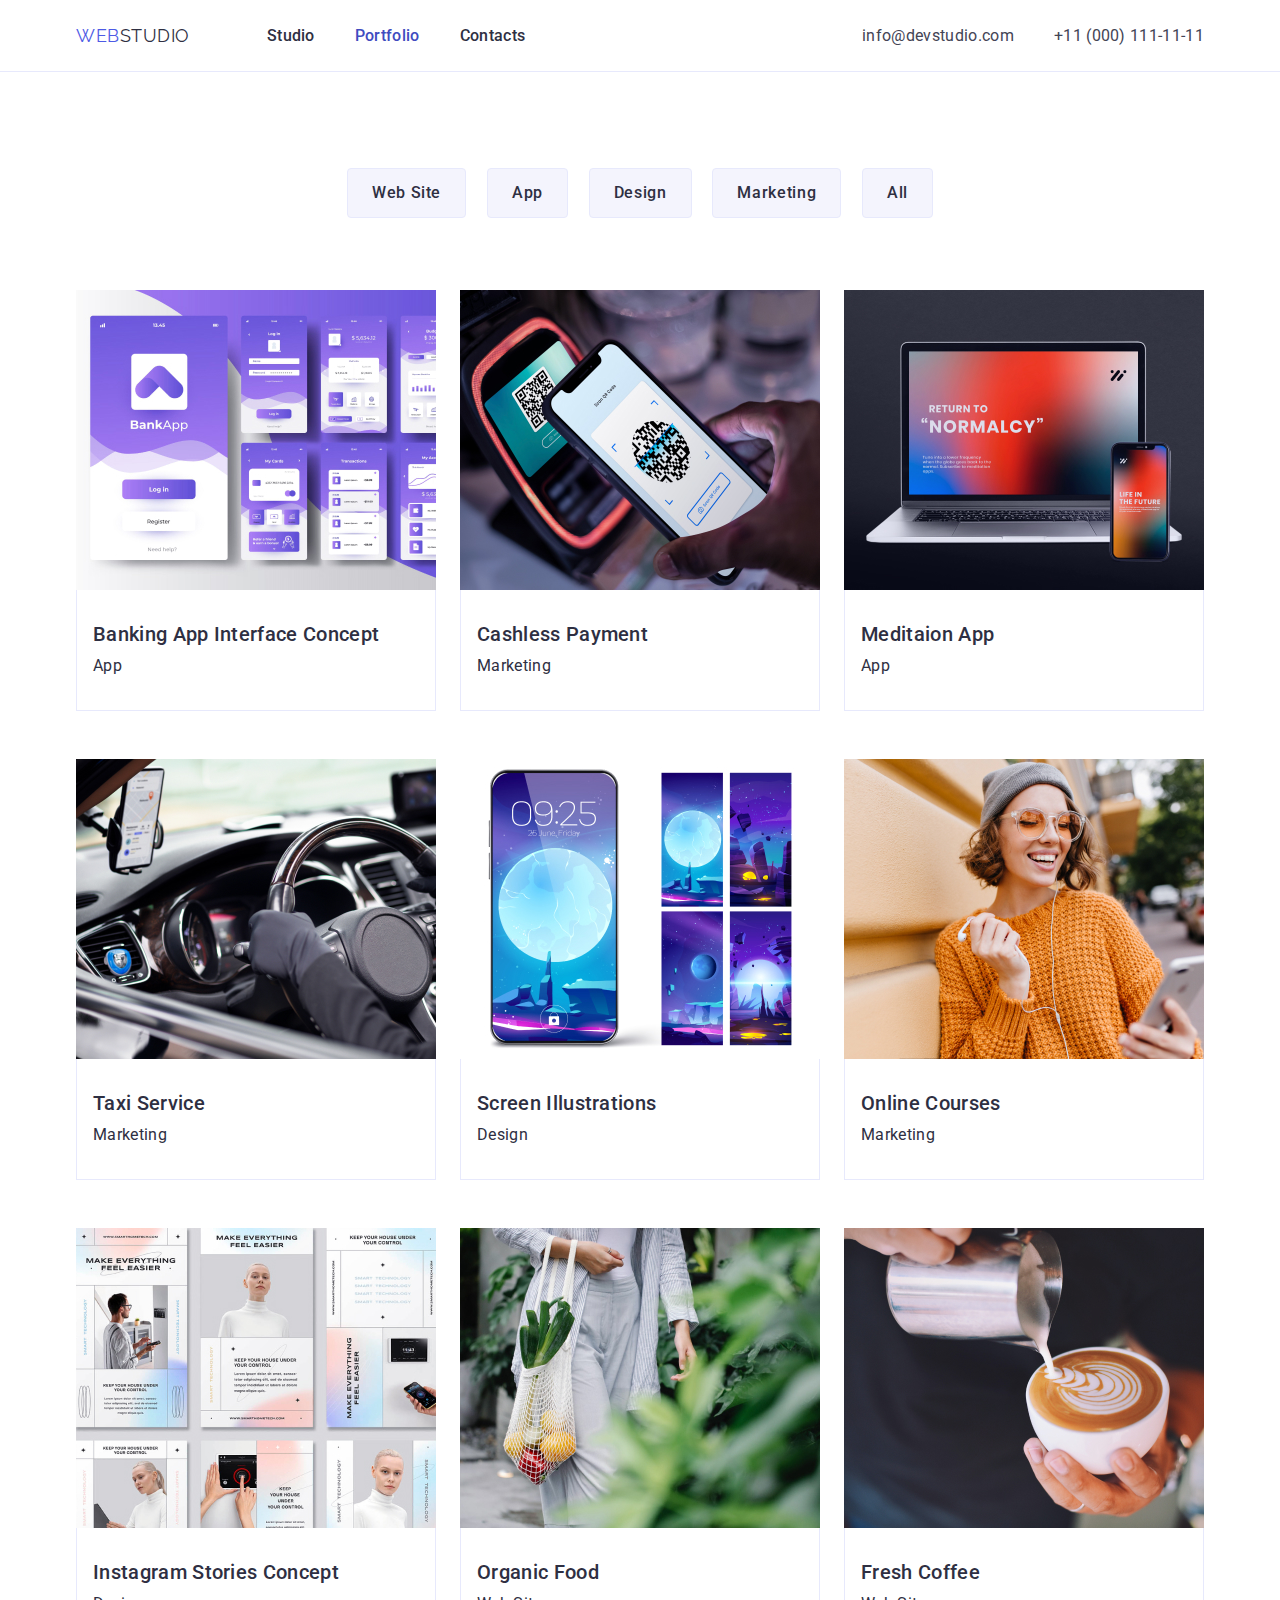
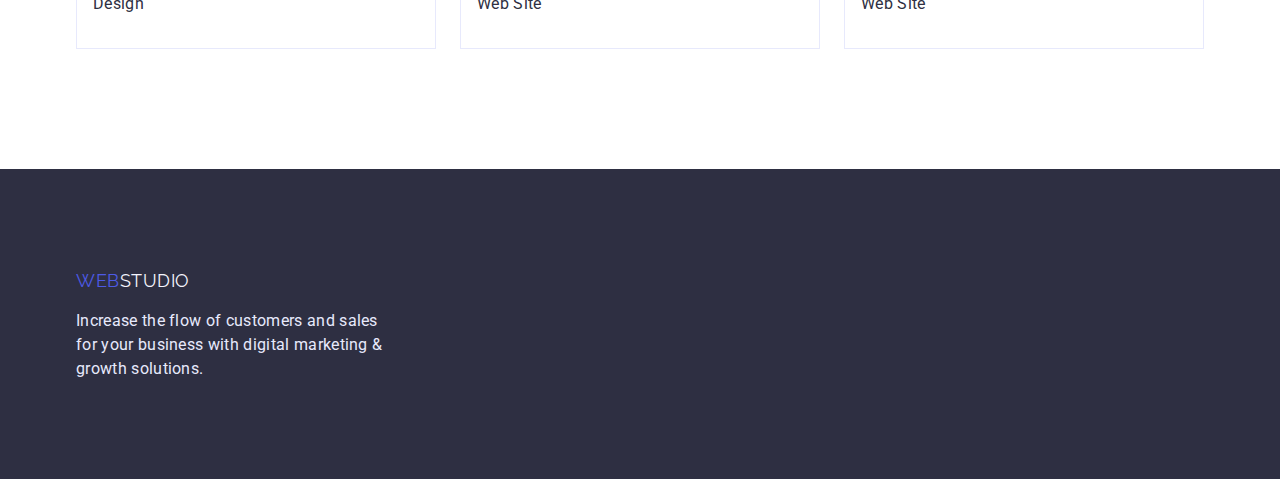
==== commit 930d5ae9: "fix" ====
--- a/portfolio.html
+++ b/portfolio.html
@@ -23,20 +23,16 @@
     <div class="container header-container">
   
       <nav class="header-nav">
-        <div class="header-logo">
+        
           <a href="index.html" class="logo">
             <span class="logo1">WEB</span>STUDIO
           </a>
-        </div>
-        <div class="header-list">
           <ul class="site-nav list">
             <li class="site-nav-linc"><a href="index.html" class="site-link link">Studio</a></li>
             <li class="site-nav-linc"><a href="./portfolio.html" class="site-link link current">Portfolio</a></li>
             <li class="site-nav-linc"><a href="" class="site-link link">Contacts</a></li>
-          </ul>
-        </div>
-      </nav>
-  
+          </ul>       
+      </nav> 
       <ul class="con-nav list">
         <li>
           <a href="mailto:info@devstudio.com" class="contacts con-mailo">info@devstudio.com</a>
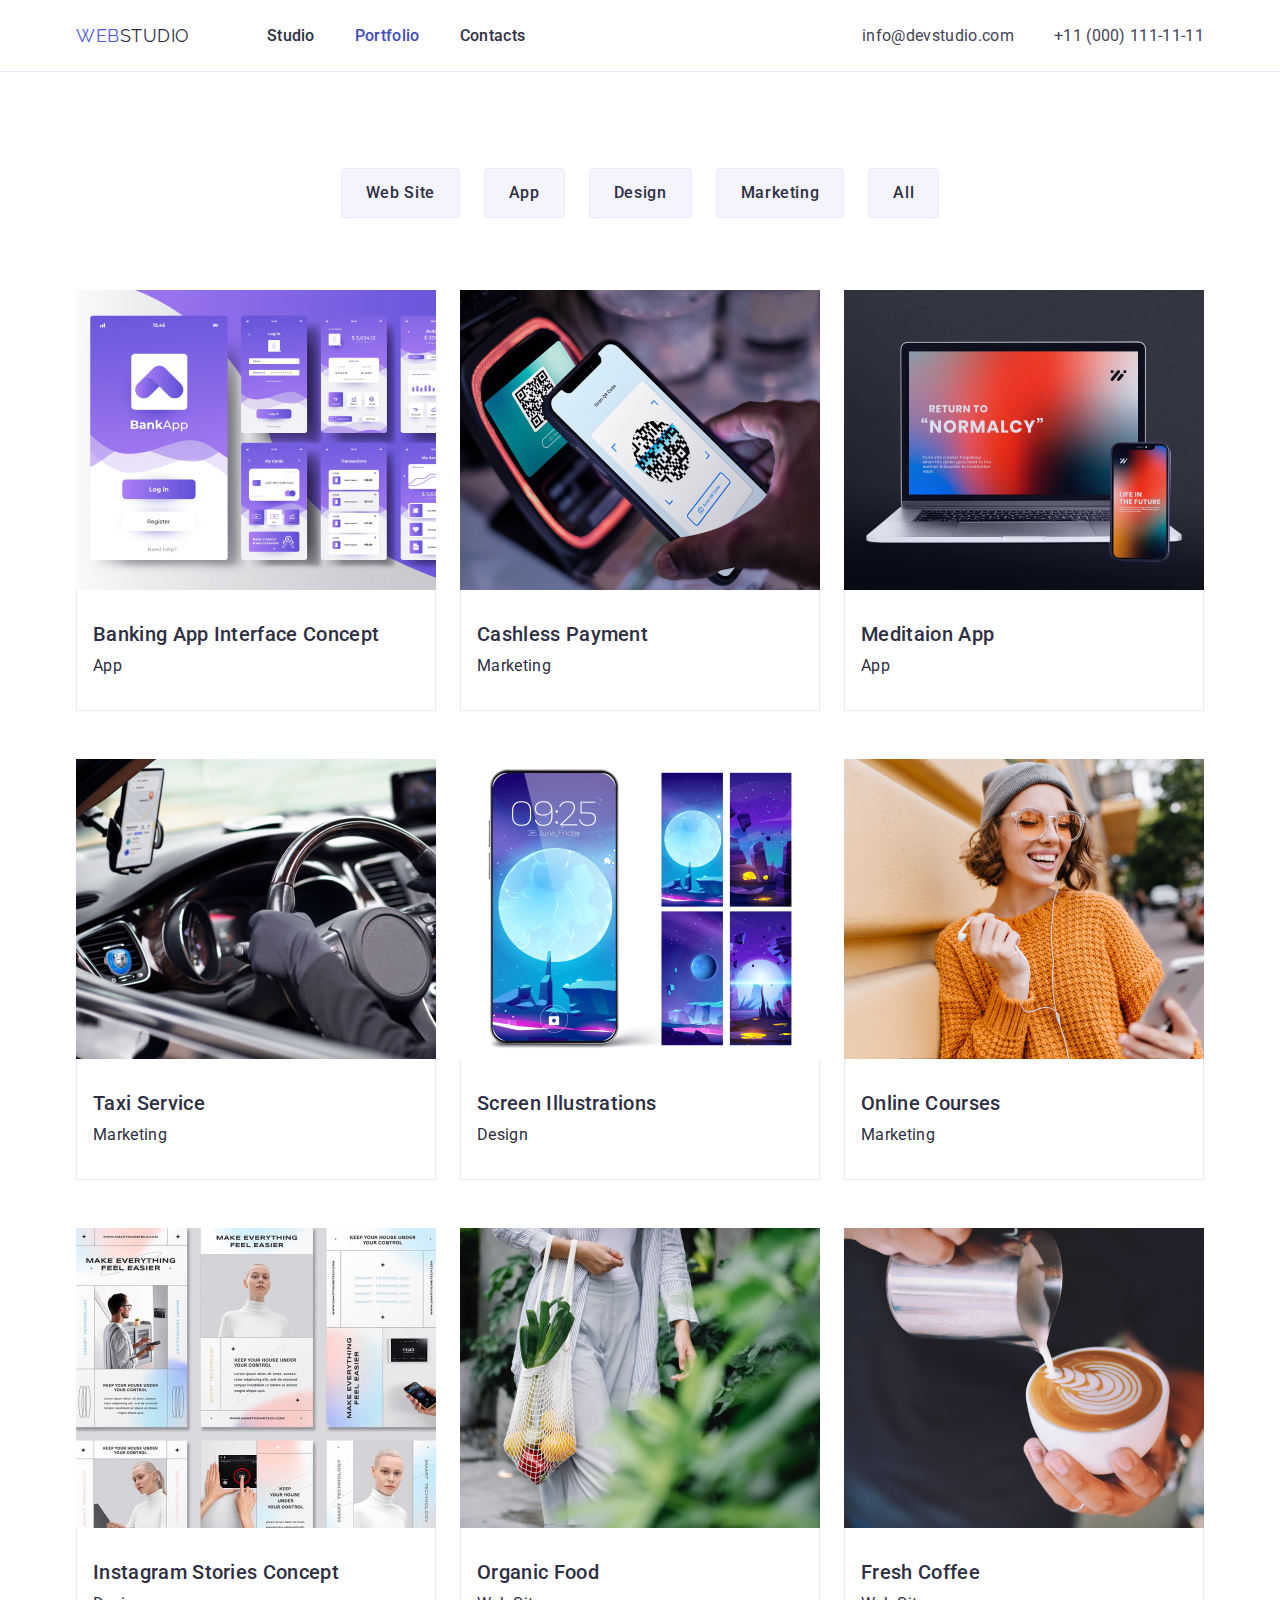
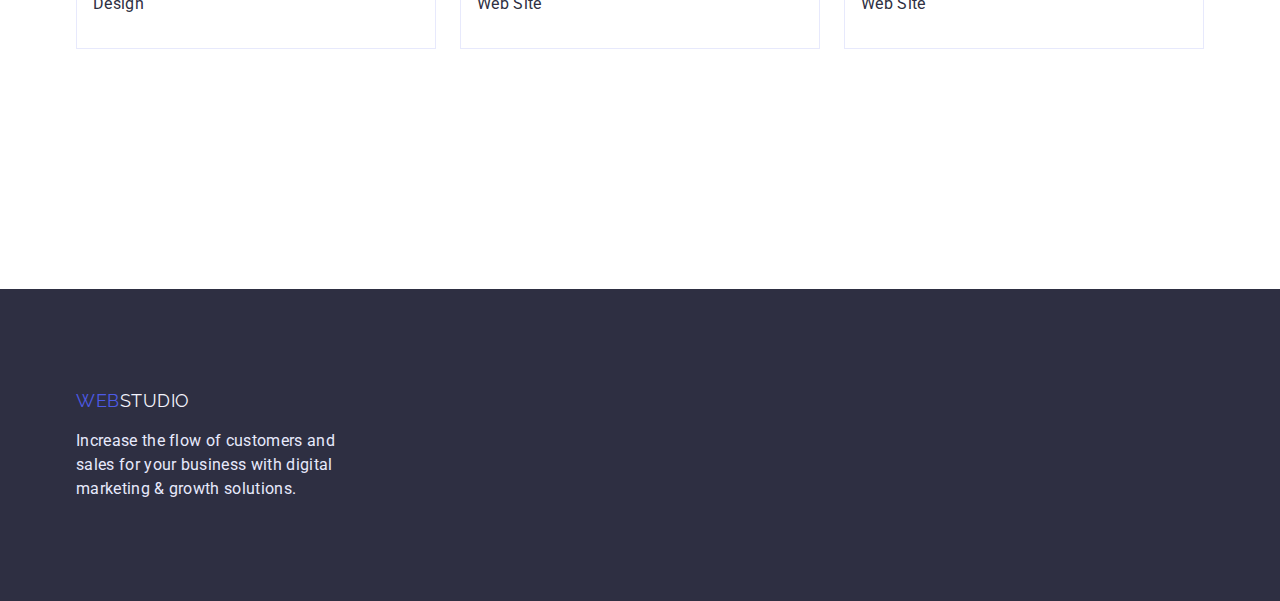
==== commit bfee21e7: "finish correct" ====
--- a/portfolio.html
+++ b/portfolio.html
@@ -45,7 +45,7 @@
     <main>
       <!-- Navigations -->
 
-      <section>
+      <section class="navi">
         <div class="container">
           <h1 class="visually-hidden">Portfolio</h1>
           <ul class="list class-button">
--- a/css/styles.css
+++ b/css/styles.css
@@ -193,7 +193,9 @@
 
 .hero {
     background-color: var(--title-text-color);
-text-align: center;
+    text-align: center;
+    padding-top: 188px;
+    padding-bottom: 188px;
 
 }
 
@@ -242,8 +244,7 @@
 
    .hero-container {
     align-items: center;
-    padding-top: 188px;
-    padding-bottom: 188px;
+
    }
 
 
@@ -287,6 +288,10 @@
 
 
 /*------------ What are we doing--------------- */
+
+.responsibilities {
+padding-bottom: 120px;
+}
 
 .responsibilities-title {
     color: var(--title-text-color);
@@ -303,13 +308,15 @@
 .responsibilities-list {
     display: flex;
         gap: 24px;
-        padding-bottom: 120px;
+        
 }
 
 /*------------ Team ---------------------*/
 
 .team {
     background-color: var(--light-bgc-color);
+    padding-top: 120px;
+        padding-bottom: 120px;
 }
 .second-title {
     color: var(--totle-text-color);
@@ -321,12 +328,15 @@
     margin-bottom: 72px;
 }
 
+.team-paragraph {
+    padding: 32px;
+}
+
 .team-title {
     font-weight: 500;
     font-size: 20px;
     line-height: 1.2;
     letter-spacing: 0.02em;
-    margin-top: 32px;
     margin-bottom: 8px;
 }
 
@@ -334,15 +344,15 @@
 color: var(--paragraph-text-color);
 line-height: 1.5;
 font-size: 16px;
-margin-bottom: 32px;
-}
-
-/*------------ Team nav---------------------*/
-
-.team-container {
-    padding-top: 120px;
-    padding-bottom: 120px;
-}
+}
+
+.team-list {
+    background: #FFFFFF;
+        box-shadow: 0px 1px 6px rgba(46, 47, 66, 0.08), 0px 1px 1px rgba(46, 47, 66, 0.16), 0px 2px 1px rgba(46, 47, 66, 0.08);
+        border-radius: 0px 0px 4px 4px;
+        text-align: center;
+}
+
 
 .container-team {
 display: flex;
@@ -353,39 +363,36 @@
 
 footer {
     background-color: var(--title-text-color);
-    height: 310px;
-    border: 5px ;
+    padding: 100px 0px;
 }
 
 
 .footer-link {
     display: flex;
-    width: 115px;
     margin-bottom: 16px;
-    padding-top: 100px;
-
+    
 }
 
 .footer-title {
     color: #E7E9FC;
     line-height: 1.5;
     font-size: 16px;
-    width: 320px;
-
-    display: flex;
-    
+    width: 264px;
+    letter-spacing: 0.02em;
 }
 
 
 /*---------- portfolio html----------- */
 
+.navi {
+    padding-top: 96px;
+    padding-bottom: 120px;
+}
+
 .class-button {
     display: flex;
-    justify-content: space-between;
-    width: 586px;
-    margin-left: auto;
-        margin-right: auto;
-        margin-top: 96px;
+    justify-content: center;
+     gap: 24px;
         margin-bottom: 72px;
 }
 
@@ -399,7 +406,7 @@
     background-color: var(--light-bgc-color);
     
         border: 1px solid #E7E9FC;
-            border-radius: 4px;
+        border-radius: 4px;
         padding: 12px 24px;
         
 }
@@ -415,6 +422,7 @@
 .portfolio-title {
 border: 1px solid #E7E9FC;
 border-top: none;
+padding: 32px 16px;
 
 }
 
@@ -429,15 +437,12 @@
     font-weight: 500;
     font-size: 20px;
     line-height: 1.2;
-    padding-top: 32px;
     margin-bottom: 8px;
-    margin-left: 16px;
 
 }
 
 .servises {
     font-size: 16px;
     line-height: 1.5;
-    margin-bottom: 32px;
-    margin-left: 16px;
-}
+
+}
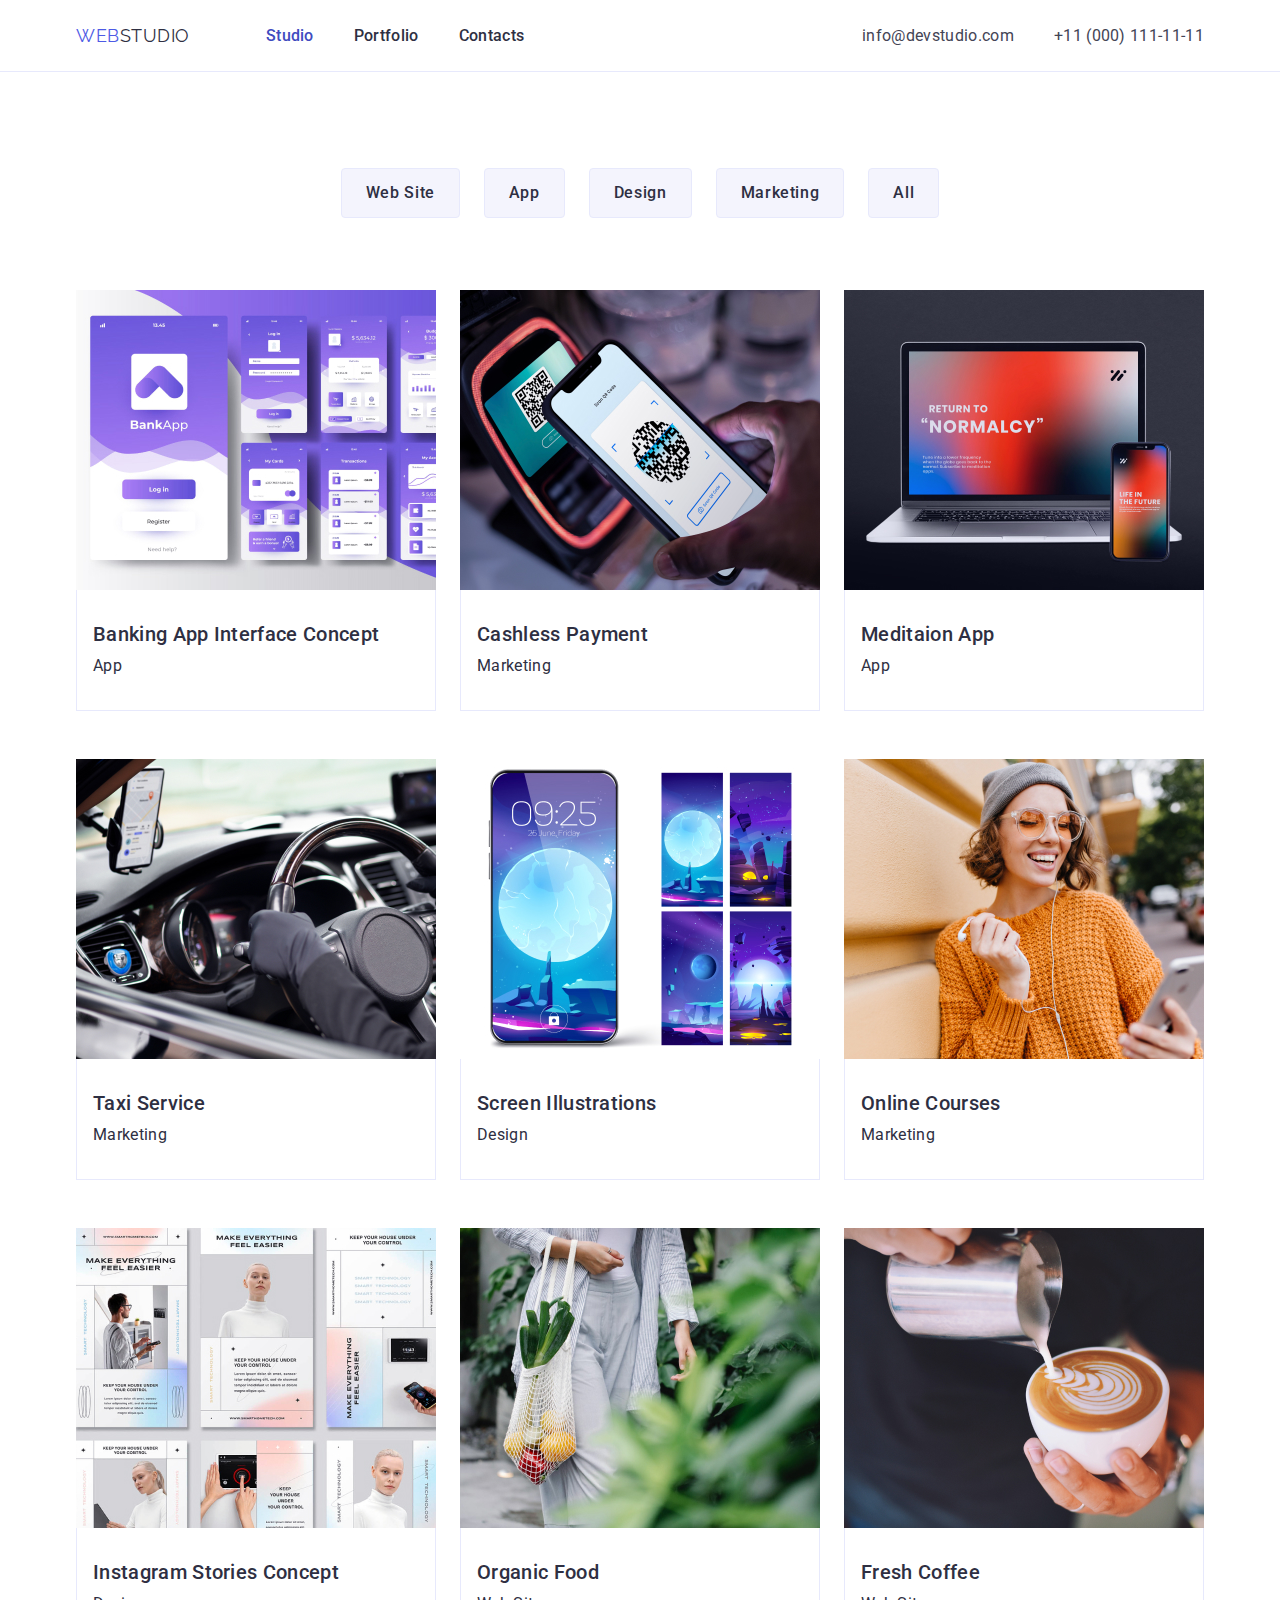
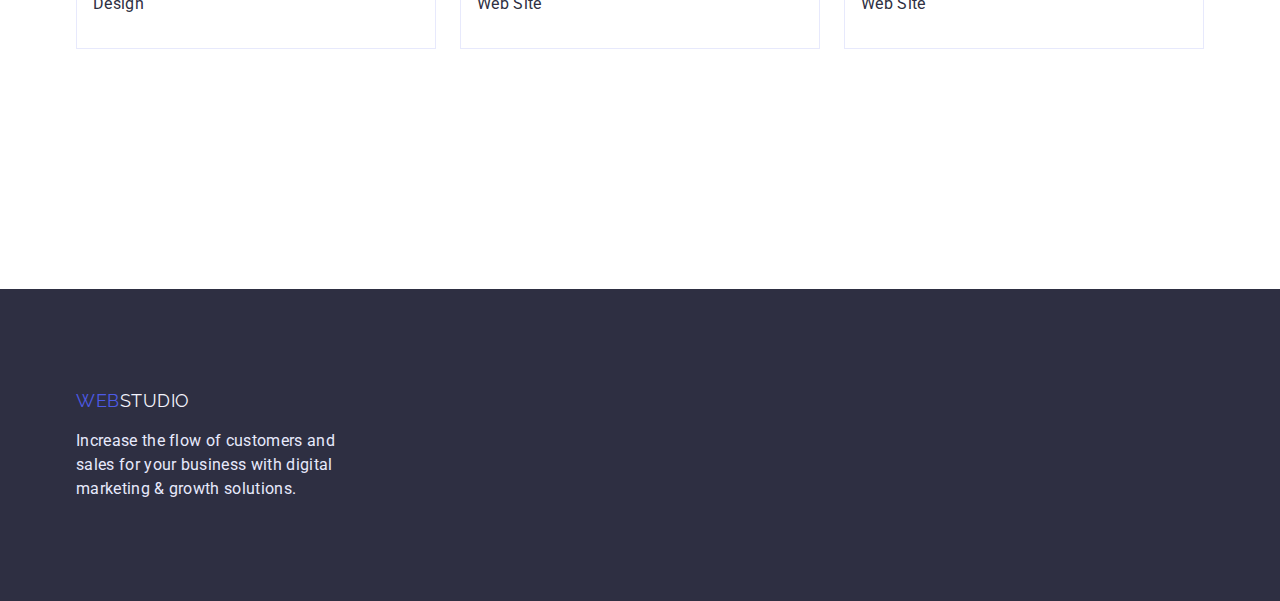
==== commit f51492b7: "fix" ====
--- a/portfolio.html
+++ b/portfolio.html
@@ -23,16 +23,18 @@
     <div class="container header-container">
   
       <nav class="header-nav">
-        
+        <div class="header-logo">
           <a href="index.html" class="logo">
             <span class="logo1">WEB</span>STUDIO
           </a>
-          <ul class="site-nav list">
-            <li class="site-nav-linc"><a href="index.html" class="site-link link">Studio</a></li>
-            <li class="site-nav-linc"><a href="./portfolio.html" class="site-link link current">Portfolio</a></li>
-            <li class="site-nav-linc"><a href="" class="site-link link">Contacts</a></li>
-          </ul>       
-      </nav> 
+        </div>
+  
+        <ul class="site-nav list">
+          <li class="site-nav-linc"><a href="index.html" class="site-link link current">Studio</a></li>
+          <li class="site-nav-linc"><a href="./portfolio.html" class="site-link link">Portfolio</a></li>
+          <li class="site-nav-linc"><a href="" class="site-link link">Contacts</a></li>
+        </ul>
+      </nav>
       <ul class="con-nav list">
         <li>
           <a href="mailto:info@devstudio.com" class="contacts con-mailo">info@devstudio.com</a>
@@ -40,7 +42,6 @@
         <li>
           <a href="tel:+110001111111" class="contacts con-tel">+11 (000) 111-11-11</a>
     </div>
-  
   </header>
     <main>
       <!-- Navigations -->
--- a/css/styles.css
+++ b/css/styles.css
@@ -141,13 +141,9 @@
 
 .header-logo {
 display: flex;
-width: 115px;
 margin-right: 76px;
 }
 
-.logo {
-margin-right: 77px;
-}
 
 .header-nav {
     display: flex;
